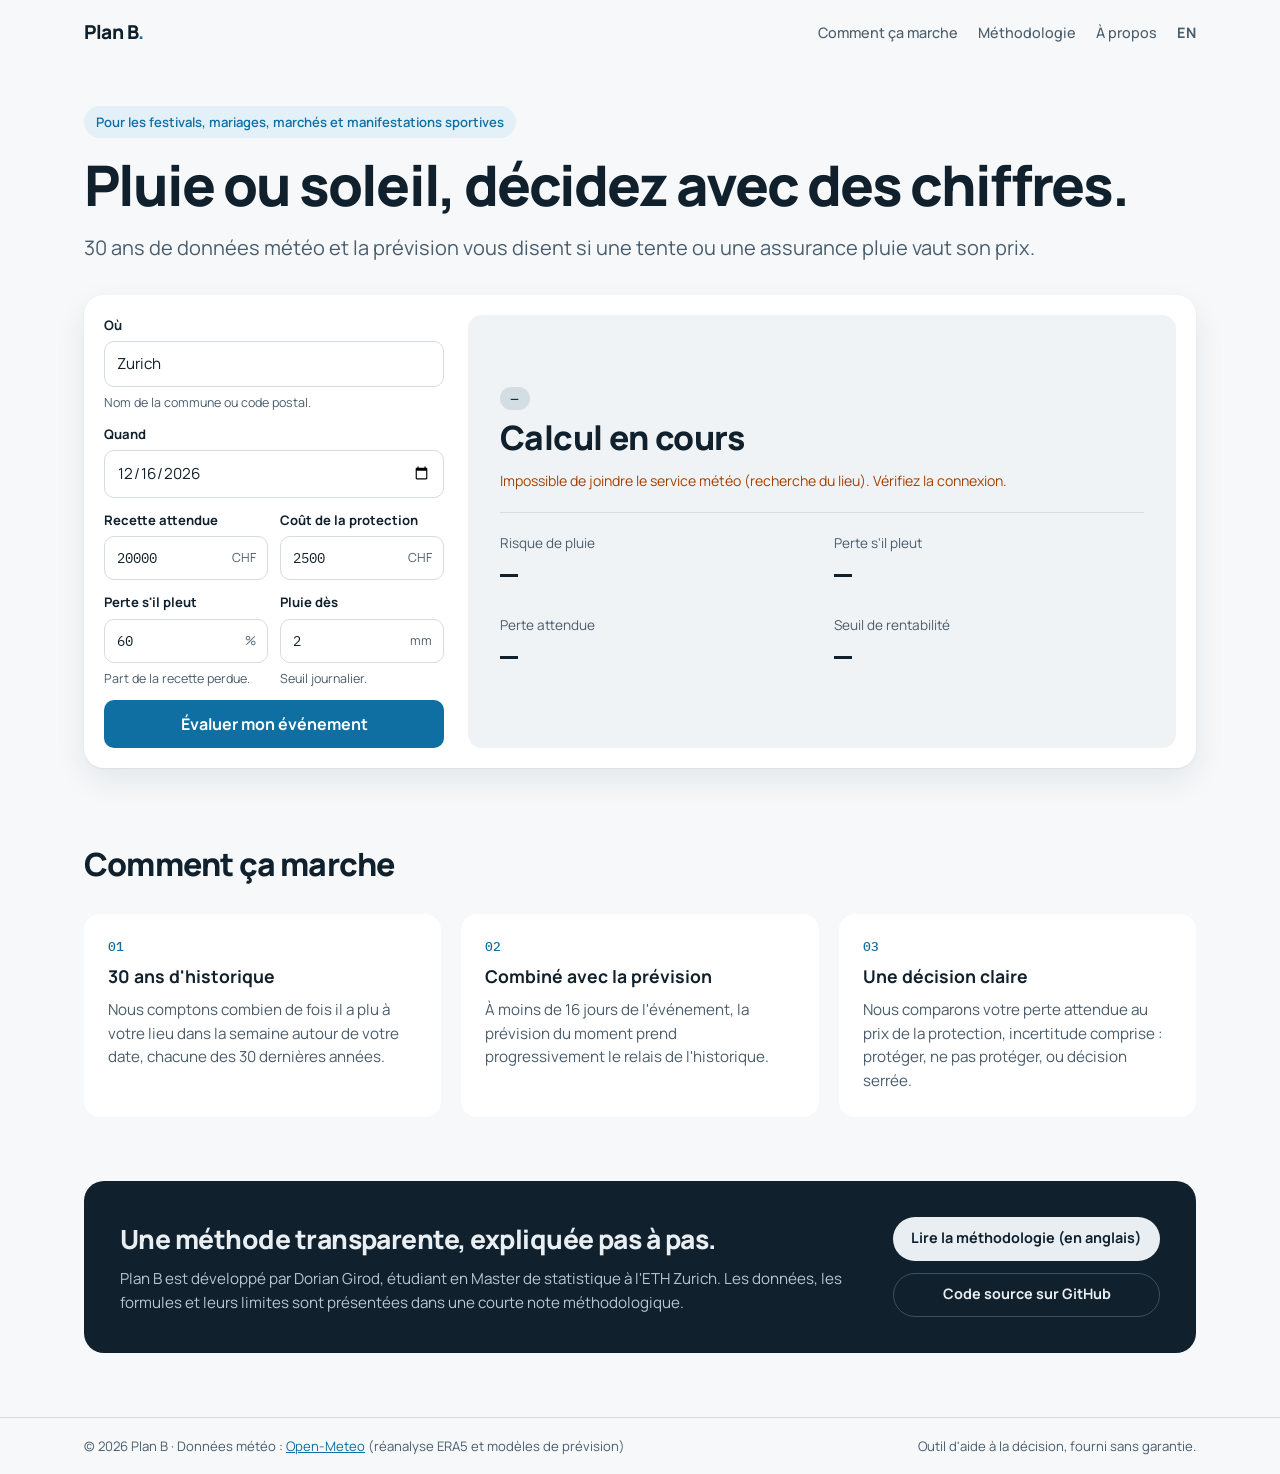
==== docs/fr.html @ 147d1b1b "icône parapluie" ====
<!doctype html>
<html lang="fr">
<head>
<meta charset="utf-8">
<meta name="viewport" content="width=device-width, initial-scale=1, viewport-fit=cover">
<title>Plan B — Le risque météo pour vos événements en plein air</title>
<meta name="description" content="Faut-il payer une tente, une salle de repli ou une assurance pluie ? 30 ans de données météo et la prévision du moment vous donnent une réponse claire en CHF.">
<meta property="og:title" content="Plan B — Pluie ou soleil, décidez avec des chiffres">
<meta property="og:description" content="Faut-il payer une tente ou une assurance pluie ? 30 ans de données météo et la prévision du moment vous donnent la réponse en CHF.">
<meta property="og:type" content="website">
<meta property="og:url" content="https://planb-meteo.ch/fr.html">
<meta property="og:site_name" content="Plan B">
<meta property="og:locale" content="fr_CH">
<meta property="og:image" content="https://planb-meteo.ch/og-image-fr.png">
<meta property="og:image:width" content="1200">
<meta property="og:image:height" content="630">
<meta property="og:image:alt" content="Plan B : pluie ou soleil, décidez avec des chiffres. Exemple de résultat : protéger, 31 % de risque de pluie.">
<meta name="twitter:card" content="summary_large_image">
<link rel="canonical" href="https://planb-meteo.ch/fr.html">
<meta name="theme-color" content="#10202c">
<link rel="icon" type="image/svg+xml" href="favicon.svg?v=2">
<link rel="apple-touch-icon" href="apple-touch-icon.png">
<link rel="alternate" hreflang="en" href="index.html">
<link rel="alternate" hreflang="fr" href="fr.html">
<link rel="preconnect" href="https://fonts.googleapis.com">
<link rel="preconnect" href="https://fonts.gstatic.com" crossorigin>
<link rel="stylesheet" href="https://fonts.googleapis.com/css2?family=IBM+Plex+Mono:wght@400;500&family=Manrope:wght@400;500;600;700;800&display=swap">
<link rel="stylesheet" href="style.css?v=2026-10-23d">
</head>
<body>
<header class="site-header">
  <div class="container">
    <a class="logo" href="fr.html" aria-label="Plan B, accueil">Plan B<span>.</span></a>
    <nav class="nav" aria-label="Navigation principale">
      <a class="hide-sm" href="#how">Comment ça marche</a>
      <a class="hide-sm" href="rain-model.pdf" target="_blank" rel="noopener">Méthodologie</a>
      <a class="hide-sm" href="#about">À propos</a>
      <a class="lang" href="index.html" lang="en" hreflang="en">EN</a>
    </nav>
  </div>
</header>

<main>
  <section class="container hero">
    <span class="pill">Pour les festivals, mariages, marchés et manifestations sportives</span>
    <h1>Pluie ou soleil, décidez avec des chiffres.</h1>
    <p>30 ans de données météo et la prévision vous disent si une tente ou une assurance pluie vaut son prix.</p>
  </section>

  <section class="container" aria-label="Calculateur de risque">
    <div class="tool" id="tool">
      <form id="f" novalidate>
        <div class="field full">
          <label for="place">Où</label>
          <input id="place" value="Zurich" autocomplete="off" required>
          <small id="placeinfo" class="placeinfo" aria-live="polite">Nom de la commune ou code postal.</small>
        </div>
        <div class="field full">
          <label for="date">Quand</label>
          <input id="date" type="date" required>
        </div>
        <div class="field">
          <label for="rev">Recette attendue</label>
          <div class="unit"><input id="rev" type="number" min="0" step="500" value="20000" inputmode="numeric"><span>CHF</span></div>
        </div>
        <div class="field">
          <label for="cost">Coût de la protection</label>
          <div class="unit"><input id="cost" type="number" min="0" step="100" value="2500" inputmode="numeric"><span>CHF</span></div>
        </div>
        <div class="field">
          <label for="lam">Perte s'il pleut</label>
          <div class="unit"><input id="lam" type="number" min="0" max="100" step="5" value="60" inputmode="numeric"><span>%</span></div>
          <small>Part de la recette perdue.</small>
        </div>
        <div class="field">
          <label for="thr">Pluie dès</label>
          <div class="unit"><input id="thr" type="number" min="0.1" step="0.5" value="2" inputmode="decimal"><span>mm</span></div>
          <small>Seuil journalier.</small>
        </div>
        <button id="go" type="submit">Évaluer mon événement</button>
      </form>

      <div class="result">
        <div class="verdict" id="verdict" aria-live="polite">
          <span class="tag" id="vtag">—</span>
          <h2 id="vtitle">Calcul en cours</h2>
          <p id="vtext"></p>
          <div class="status" id="status" role="status">Chargement de l'exemple…</div>
        </div>
        <div class="figs">
          <div class="fig"><span class="k">Risque de pluie</span><span class="v" id="fp">—</span><span class="s" id="fps"></span></div>
          <div class="fig"><span class="k">Perte s'il pleut</span><span class="v" id="fl">—</span><span class="s" id="fls"></span></div>
          <div class="fig"><span class="k">Perte attendue</span><span class="v" id="fe">—</span><span class="s" id="fes"></span></div>
          <div class="fig"><span class="k">Seuil de rentabilité</span><span class="v" id="fs">—</span><span class="s" id="fss"></span></div>
        </div>
      </div>
    </div>
  </section>

  <section class="container how" id="how">
    <h2 class="section">Comment ça marche</h2>
    <ol class="steps">
      <li><span class="n">01</span><h3>30 ans d'historique</h3><p>Nous comptons combien de fois il a plu à votre lieu dans la semaine autour de votre date, chacune des 30 dernières années.</p></li>
      <li><span class="n">02</span><h3>Combiné avec la prévision</h3><p>À moins de 16 jours de l'événement, la prévision du moment prend progressivement le relais de l'historique.</p></li>
      <li><span class="n">03</span><h3>Une décision claire</h3><p>Nous comparons votre perte attendue au prix de la protection, incertitude comprise : protéger, ne pas protéger, ou décision serrée.</p></li>
    </ol>
  </section>

  <section class="container about" id="about">
    <div class="band">
      <div class="band-text">
        <h2>Une méthode transparente, expliquée pas à pas.</h2>
        <p>Plan B est développé par Dorian Girod, étudiant en Master de statistique à l'ETH Zurich. Les données, les formules et leurs limites sont présentées dans une courte note méthodologique.</p>
      </div>
      <div class="actions">
        <a class="btn light" href="rain-model.pdf" target="_blank" rel="noopener">Lire la méthodologie (en anglais)</a>
        <a class="btn ghost" href="https://github.com/doriangirod/plan-b" target="_blank" rel="noopener">Code source sur GitHub</a>
      </div>
    </div>
  </section>
</main>

<footer class="site-footer">
  <div class="container">
    <p>© 2026 Plan B · Données météo : <a href="https://open-meteo.com/" target="_blank" rel="noopener">Open-Meteo</a> (réanalyse ERA5 et modèles de prévision)</p>
    <p>Outil d'aide à la décision, fourni sans garantie.</p>
  </div>
</footer>
<script src="app.js?v=2026-10-23e"></script>
</body>
</html>
---- docs/style.css ----
/* Plan B — direction « page produit » (23.10.2026).
   En-tête, accroche, outil dans une carte, « Comment ça marche », « À propos », pied de page.
   Les identifiants utilisés par app.js (f, place, date, rev, lam, thr, cost, go, verdict, vtag,
   vtitle, vtext, status, fp…fss, .figs) ne doivent pas changer. Graphique retiré le 23.10.2026. */
:root{
  --bg:#f6f8fa; --surface:#ffffff; --sunk:#f0f3f6; --ink:#10202c; --muted:#4a5d6c; --line:#d3dde4;
  --accent:#0f6fa3; --accent-ink:#ffffff; --accent-soft:#e3f0f7;
  --good:#1f7a4d; --good-soft:#e2f3e9; --warn:#8a5a00; --warn-soft:#fbf0d6; --bad:#a34100; --bad-soft:#ffe9d6;
  --band:#10202c; --band-ink:#e8eef2; --band-muted:#b7c6d1; --band-line:#3a5163;
  --shadow:0 1px 2px rgba(16,32,44,.06),0 12px 32px rgba(16,32,44,.08);
  --f-body:"Manrope",system-ui,-apple-system,"Segoe UI",sans-serif;
  --f-data:"IBM Plex Mono",ui-monospace,"SFMono-Regular",Menlo,monospace;
  color-scheme:light;
}
@media (prefers-color-scheme: dark){ :root:not([data-theme="light"]){
  --bg:#0d151c; --surface:#141f29; --sunk:#0f1921; --ink:#e6edf2; --muted:#9fb0bd; --line:#2a3a47;
  --accent:#6cb8ec; --accent-ink:#0d151c; --accent-soft:#16303f;
  --good:#5cbf88; --good-soft:#163024; --warn:#e2a23e; --warn-soft:#33270f; --bad:#f5a05a; --bad-soft:#3a2414;
  --band:#1a2833; --band-ink:#e6edf2; --band-muted:#a9bac6; --band-line:#34495a;
  --shadow:0 1px 2px rgba(0,0,0,.3),0 12px 32px rgba(0,0,0,.35);
  color-scheme:dark; } }
:root[data-theme="dark"]{
  --bg:#0d151c; --surface:#141f29; --sunk:#0f1921; --ink:#e6edf2; --muted:#9fb0bd; --line:#2a3a47;
  --accent:#6cb8ec; --accent-ink:#0d151c; --accent-soft:#16303f;
  --good:#5cbf88; --good-soft:#163024; --warn:#e2a23e; --warn-soft:#33270f; --bad:#f5a05a; --bad-soft:#3a2414;
  --band:#1a2833; --band-ink:#e6edf2; --band-muted:#a9bac6; --band-line:#34495a;
  --shadow:0 1px 2px rgba(0,0,0,.3),0 12px 32px rgba(0,0,0,.35);
  color-scheme:dark; }

*{box-sizing:border-box}
html{scroll-behavior:smooth}
@media (prefers-reduced-motion:reduce){html{scroll-behavior:auto}}
body{margin:0;background:var(--bg);color:var(--ink);font:16px/1.55 var(--f-body);-webkit-font-smoothing:antialiased}
a{color:var(--accent)}
.container{max-width:1160px;margin:0 auto;padding-left:max(16px,env(safe-area-inset-left,0px));padding-right:max(16px,env(safe-area-inset-right,0px))}
@media (min-width:640px){.container{padding-left:24px;padding-right:24px}}
:focus-visible{outline:2px solid var(--accent);outline-offset:2px}

/* ---------- En-tête ---------- */
.site-header .container{display:flex;justify-content:space-between;align-items:center;gap:12px 20px;flex-wrap:wrap;padding-top:18px;padding-bottom:18px}
.logo{font-weight:800;font-size:1.2rem;letter-spacing:-.02em;color:var(--ink);text-decoration:none}
.logo span{color:var(--accent)}
.nav{display:flex;align-items:center;gap:6px 20px;flex-wrap:wrap;font-size:.9rem;font-weight:500}
.nav a{color:var(--muted);text-decoration:none}
.nav a:hover{color:var(--ink)}
.nav .lang{font-weight:700;letter-spacing:.02em}
@media (max-width:640px){.nav .hide-sm{display:none}}

/* ---------- Accroche ---------- */
.hero{padding-top:40px;padding-bottom:32px;display:grid;gap:16px;justify-items:start}
.pill{font-size:.82rem;font-weight:600;color:var(--accent);background:var(--accent-soft);padding:6px 12px;border-radius:99px}
/* Titre et sous-titre sur une ligne dès ~700 px de large (taille calée sur le texte français, le plus long). */
.hero h1{margin:0;font-size:clamp(1.9rem,calc((100vw - 48px)/19.2),3.5rem);line-height:1.1;font-weight:800;letter-spacing:-.035em;text-wrap:balance}
.hero p{margin:0;font-size:clamp(1rem,calc((100vw - 48px)/48),1.25rem);color:var(--muted)}

/* ---------- Outil ---------- */
.tool{background:var(--surface);border-radius:20px;box-shadow:var(--shadow);padding:20px;display:grid;
  grid-template-columns:minmax(0,340px) minmax(0,1fr);gap:24px;scroll-margin-top:16px}
@media (max-width:860px){.tool{grid-template-columns:minmax(0,1fr);padding:16px}}

form{display:grid;grid-template-columns:repeat(2,minmax(0,1fr));gap:12px;align-content:start}
.field{display:grid;gap:6px;min-width:0;align-content:start}
.field.full{grid-column:1/-1}
.field label{font-size:.82rem;font-weight:700}
.field small{color:var(--muted);font-size:.78rem}
/* Lieu trouvé : pastille verte + texte plus foncé, lien vers la carte */
.placeinfo.found{color:var(--ink);display:grid;grid-template-columns:auto 1fr;column-gap:6px;align-items:baseline}
.placeinfo .where{font-weight:600}
.placeinfo .details{grid-column:2;color:var(--muted)}
.placeinfo.found::before{content:"";width:.6em;height:.6em;border-radius:50%;background:var(--good);align-self:center}
.placeinfo a{color:var(--accent);font-weight:600;white-space:nowrap}
input{font:inherit;font-size:.95rem;color:var(--ink);background:var(--surface);border:1px solid var(--line);border-radius:10px;
  padding:10px 12px;min-height:44px;width:100%;min-width:0}
input:focus-visible{outline:2px solid var(--accent);outline-offset:0;border-color:var(--accent)}
.unit{position:relative}
.unit input{padding-right:48px;font-family:var(--f-data);font-size:.9rem;font-variant-numeric:tabular-nums}
.unit span{position:absolute;right:12px;top:50%;transform:translateY(-50%);color:var(--muted);font-size:.78rem;pointer-events:none}
button{grid-column:1/-1;font:inherit;font-weight:700;font-size:1rem;background:var(--accent);color:var(--accent-ink);border:0;border-radius:10px;min-height:48px;cursor:pointer}
button:hover{filter:brightness(1.07)}
button[disabled]{opacity:.6;cursor:progress}

.result{background:var(--sunk);border-radius:14px;padding:clamp(20px,3vw,32px);display:flex;flex-direction:column;justify-content:center;gap:20px;min-width:0}
.verdict{display:grid;gap:6px}
.verdict .tag{justify-self:start;font:700 .72rem/1 var(--f-body);letter-spacing:.06em;text-transform:uppercase;padding:6px 10px;border-radius:99px;background:var(--line);color:var(--ink)}
.verdict h2{margin:0;font-size:clamp(1.5rem,3vw,2.1rem);line-height:1.25;font-weight:800;letter-spacing:-.015em;text-wrap:balance}
.verdict p{margin:0;color:var(--muted);max-width:62ch;font-size:1.05rem}
.verdict.protect .tag{background:var(--bad-soft);color:var(--bad)}
.verdict.skip .tag{background:var(--good-soft);color:var(--good)}
.verdict.close .tag{background:var(--warn-soft);color:var(--warn)}
.status{font-size:.88rem;color:var(--muted)}
.status:empty{display:none}
.status.err{color:var(--bad)}

.figs{display:grid;grid-template-columns:repeat(2,minmax(0,1fr));gap:20px 24px;border-top:1px solid var(--line);padding-top:20px}
.fig{display:grid;gap:2px;align-content:start;min-width:0}
.fig .k{font-size:.85rem;color:var(--muted)}
.fig .v{font:500 clamp(1.4rem,2.6vw,1.9rem)/1.2 var(--f-data);font-variant-numeric:tabular-nums}
.fig .s{font:.8rem/1.4 var(--f-data);color:var(--muted)}

@media (prefers-reduced-motion:no-preference){.verdict,.figs{transition:opacity .2s}}
.dim{opacity:.45}

/* ---------- Comment ça marche ---------- */
.how{padding-top:72px;padding-bottom:16px;display:grid;gap:24px;scroll-margin-top:16px}
h2.section{margin:0;font-size:clamp(1.6rem,3vw,2rem);font-weight:800;letter-spacing:-.025em}
.steps{display:grid;grid-template-columns:repeat(auto-fit,minmax(240px,1fr));gap:20px;margin:0;padding:0;list-style:none}
.steps li{background:var(--surface);border-radius:16px;padding:24px;display:grid;gap:8px;align-content:start}
.steps .n{font:500 .82rem var(--f-data);color:var(--accent)}
.steps h3{margin:0;font-size:1.1rem;font-weight:700}
.steps p{margin:0;color:var(--muted);font-size:.95rem}

/* ---------- À propos ---------- */
.about{padding-top:48px;padding-bottom:64px;scroll-margin-top:16px}
/* Bande « À propos » : texte à gauche (titre sur 1 ligne, paragraphe sur 2), boutons empilés contre le bord droit. */
.band{background:var(--band);color:var(--band-ink);border-radius:20px;padding:clamp(24px,4vw,36px);display:flex;
  flex-wrap:wrap;justify-content:space-between;align-items:center;gap:24px 32px}
.band-text{flex:1 1 560px;min-width:0}
.band h2{margin:0;font-size:clamp(1.4rem,2.6vw,1.65rem);font-weight:800;letter-spacing:-.02em;text-wrap:balance}
.band p{margin:8px 0 0;color:var(--band-muted);font-size:.95rem}
.actions{display:flex;flex-direction:column;gap:12px;margin-left:auto}
@media (max-width:700px){.actions{margin-left:0;width:100%}}
.btn{display:inline-flex;align-items:center;justify-content:center;min-height:44px;padding:0 18px;border-radius:99px;font-weight:700;font-size:.9rem;text-decoration:none}
.btn.light{background:var(--band-ink);color:var(--band)}
.btn.ghost{border:1px solid var(--band-line);color:var(--band-ink)}
.btn:hover{opacity:.9}

/* ---------- Pied de page ---------- */
.site-footer{border-top:1px solid var(--line)}
.site-footer .container{display:flex;justify-content:space-between;gap:8px 24px;flex-wrap:wrap;padding-top:18px;
  padding-bottom:max(18px,env(safe-area-inset-bottom,0px));font-size:.82rem;color:var(--muted)}
.site-footer p{margin:0}
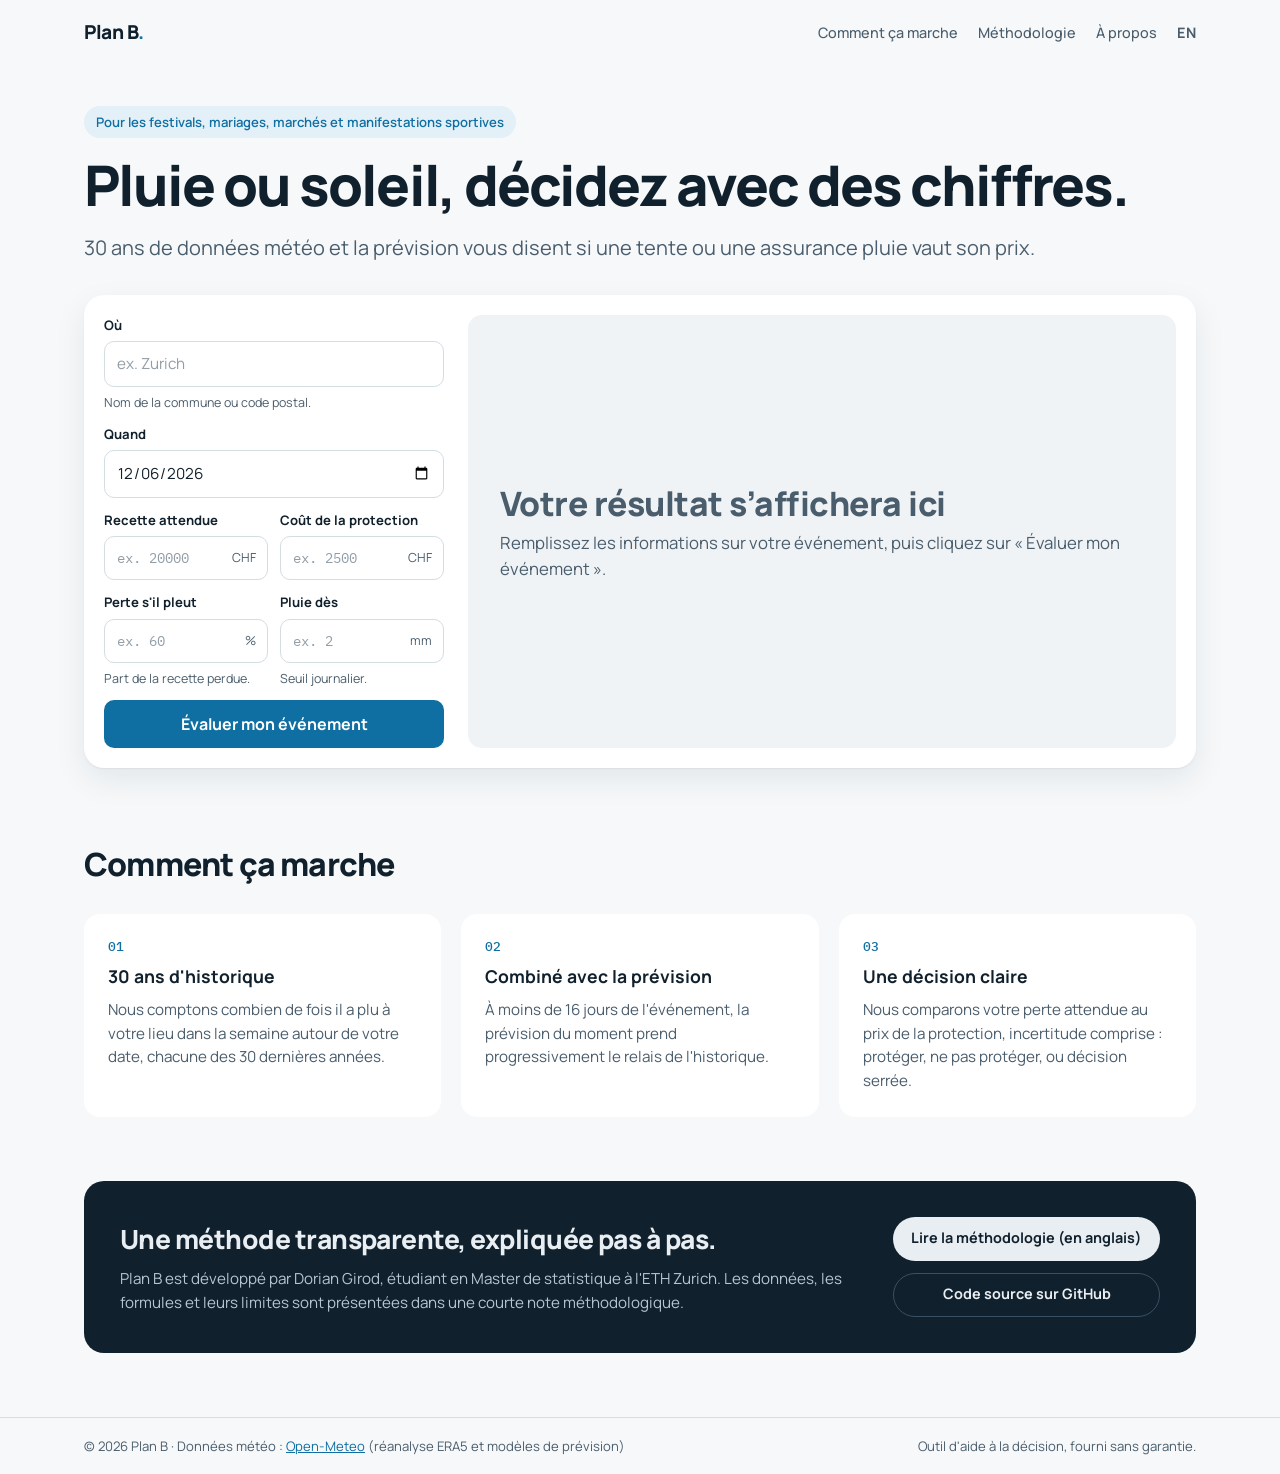
==== commit 1da7c8d2: "champs vides avec exemples, résultat après saisie" ====
--- a/docs/fr.html
+++ b/docs/fr.html
@@ -11,21 +11,24 @@
 <meta property="og:url" content="https://planb-meteo.ch/fr.html">
 <meta property="og:site_name" content="Plan B">
 <meta property="og:locale" content="fr_CH">
-<meta property="og:image" content="https://planb-meteo.ch/og-image-fr.png">
-<meta property="og:image:width" content="1200">
-<meta property="og:image:height" content="630">
+<meta property="og:image" content="https://planb-meteo.ch/og-image-fr-2x.png">
+<meta property="og:image:width" content="2400">
+<meta property="og:image:height" content="1260">
 <meta property="og:image:alt" content="Plan B : pluie ou soleil, décidez avec des chiffres. Exemple de résultat : protéger, 31 % de risque de pluie.">
 <meta name="twitter:card" content="summary_large_image">
 <link rel="canonical" href="https://planb-meteo.ch/fr.html">
 <meta name="theme-color" content="#10202c">
-<link rel="icon" type="image/svg+xml" href="favicon.svg?v=2">
-<link rel="apple-touch-icon" href="apple-touch-icon.png">
+<link rel="icon" href="favicon.ico?v=3" sizes="48x48">
+<link rel="icon" type="image/svg+xml" href="favicon.svg?v=3">
+<link rel="icon" type="image/png" sizes="32x32" href="favicon-32.png?v=3">
+<link rel="icon" type="image/png" sizes="192x192" href="favicon-192.png?v=3">
+<link rel="apple-touch-icon" href="apple-touch-icon.png?v=3">
 <link rel="alternate" hreflang="en" href="index.html">
 <link rel="alternate" hreflang="fr" href="fr.html">
 <link rel="preconnect" href="https://fonts.googleapis.com">
 <link rel="preconnect" href="https://fonts.gstatic.com" crossorigin>
 <link rel="stylesheet" href="https://fonts.googleapis.com/css2?family=IBM+Plex+Mono:wght@400;500&family=Manrope:wght@400;500;600;700;800&display=swap">
-<link rel="stylesheet" href="style.css?v=2026-10-23d">
+<link rel="stylesheet" href="style.css?v=2026-10-23h">
 </head>
 <body>
 <header class="site-header">
@@ -52,7 +55,7 @@
       <form id="f" novalidate>
         <div class="field full">
           <label for="place">Où</label>
-          <input id="place" value="Zurich" autocomplete="off" required>
+          <input id="place" placeholder="ex. Zurich" autocomplete="off" required>
           <small id="placeinfo" class="placeinfo" aria-live="polite">Nom de la commune ou code postal.</small>
         </div>
         <div class="field full">
@@ -61,31 +64,31 @@
         </div>
         <div class="field">
           <label for="rev">Recette attendue</label>
-          <div class="unit"><input id="rev" type="number" min="0" step="500" value="20000" inputmode="numeric"><span>CHF</span></div>
+          <div class="unit"><input id="rev" type="number" min="0" step="500" placeholder="ex. 20000" inputmode="numeric" required><span>CHF</span></div>
         </div>
         <div class="field">
           <label for="cost">Coût de la protection</label>
-          <div class="unit"><input id="cost" type="number" min="0" step="100" value="2500" inputmode="numeric"><span>CHF</span></div>
+          <div class="unit"><input id="cost" type="number" min="0" step="100" placeholder="ex. 2500" inputmode="numeric" required><span>CHF</span></div>
         </div>
         <div class="field">
           <label for="lam">Perte s'il pleut</label>
-          <div class="unit"><input id="lam" type="number" min="0" max="100" step="5" value="60" inputmode="numeric"><span>%</span></div>
+          <div class="unit"><input id="lam" type="number" min="0" max="100" step="5" placeholder="ex. 60" inputmode="numeric" required><span>%</span></div>
           <small>Part de la recette perdue.</small>
         </div>
         <div class="field">
           <label for="thr">Pluie dès</label>
-          <div class="unit"><input id="thr" type="number" min="0.1" step="0.5" value="2" inputmode="decimal"><span>mm</span></div>
+          <div class="unit"><input id="thr" type="number" min="0.1" step="0.5" placeholder="ex. 2" inputmode="decimal" required><span>mm</span></div>
           <small>Seuil journalier.</small>
         </div>
         <button id="go" type="submit">Évaluer mon événement</button>
       </form>
 
-      <div class="result">
+      <div class="result empty" id="result">
         <div class="verdict" id="verdict" aria-live="polite">
           <span class="tag" id="vtag">—</span>
-          <h2 id="vtitle">Calcul en cours</h2>
-          <p id="vtext"></p>
-          <div class="status" id="status" role="status">Chargement de l'exemple…</div>
+          <h2 id="vtitle">Votre résultat s’affichera ici</h2>
+          <p id="vtext">Remplissez les informations sur votre événement, puis cliquez sur « Évaluer mon événement ».</p>
+          <div class="status" id="status" role="status"></div>
         </div>
         <div class="figs">
           <div class="fig"><span class="k">Risque de pluie</span><span class="v" id="fp">—</span><span class="s" id="fps"></span></div>
@@ -126,6 +129,6 @@
     <p>Outil d'aide à la décision, fourni sans garantie.</p>
   </div>
 </footer>
-<script src="app.js?v=2026-10-23e"></script>
+<script src="app.js?v=2026-10-23h"></script>
 </body>
 </html>
--- a/docs/style.css
+++ b/docs/style.css
@@ -71,6 +71,10 @@
 .placeinfo a{color:var(--accent);font-weight:600;white-space:nowrap}
 input{font:inherit;font-size:.95rem;color:var(--ink);background:var(--surface);border:1px solid var(--line);border-radius:10px;
   padding:10px 12px;min-height:44px;width:100%;min-width:0}
+/* Safari iOS : la case de date garde une largeur minimale native et déborde ; on la neutralise. */
+input[type="date"]{-webkit-appearance:none;appearance:none;display:block;max-width:100%;min-width:0;text-align:left}
+input[type="date"]::-webkit-date-and-time-value{text-align:left;margin:0}
+input[type="date"]::-webkit-calendar-picker-indicator{margin-left:auto}
 input:focus-visible{outline:2px solid var(--accent);outline-offset:0;border-color:var(--accent)}
 .unit{position:relative}
 .unit input{padding-right:48px;font-family:var(--f-data);font-size:.9rem;font-variant-numeric:tabular-nums}
@@ -99,6 +103,10 @@
 
 @media (prefers-reduced-motion:no-preference){.verdict,.figs{transition:opacity .2s}}
 .dim{opacity:.45}
+/* Avant le premier calcul : seulement le titre d'invitation, pas d'étiquette ni de chiffres */
+.result.empty .tag,.result.empty .figs{display:none}
+.result.empty .verdict h2{color:var(--muted)}
+input::placeholder{color:var(--muted);opacity:.6}
 
 /* ---------- Comment ça marche ---------- */
 .how{padding-top:72px;padding-bottom:16px;display:grid;gap:24px;scroll-margin-top:16px}
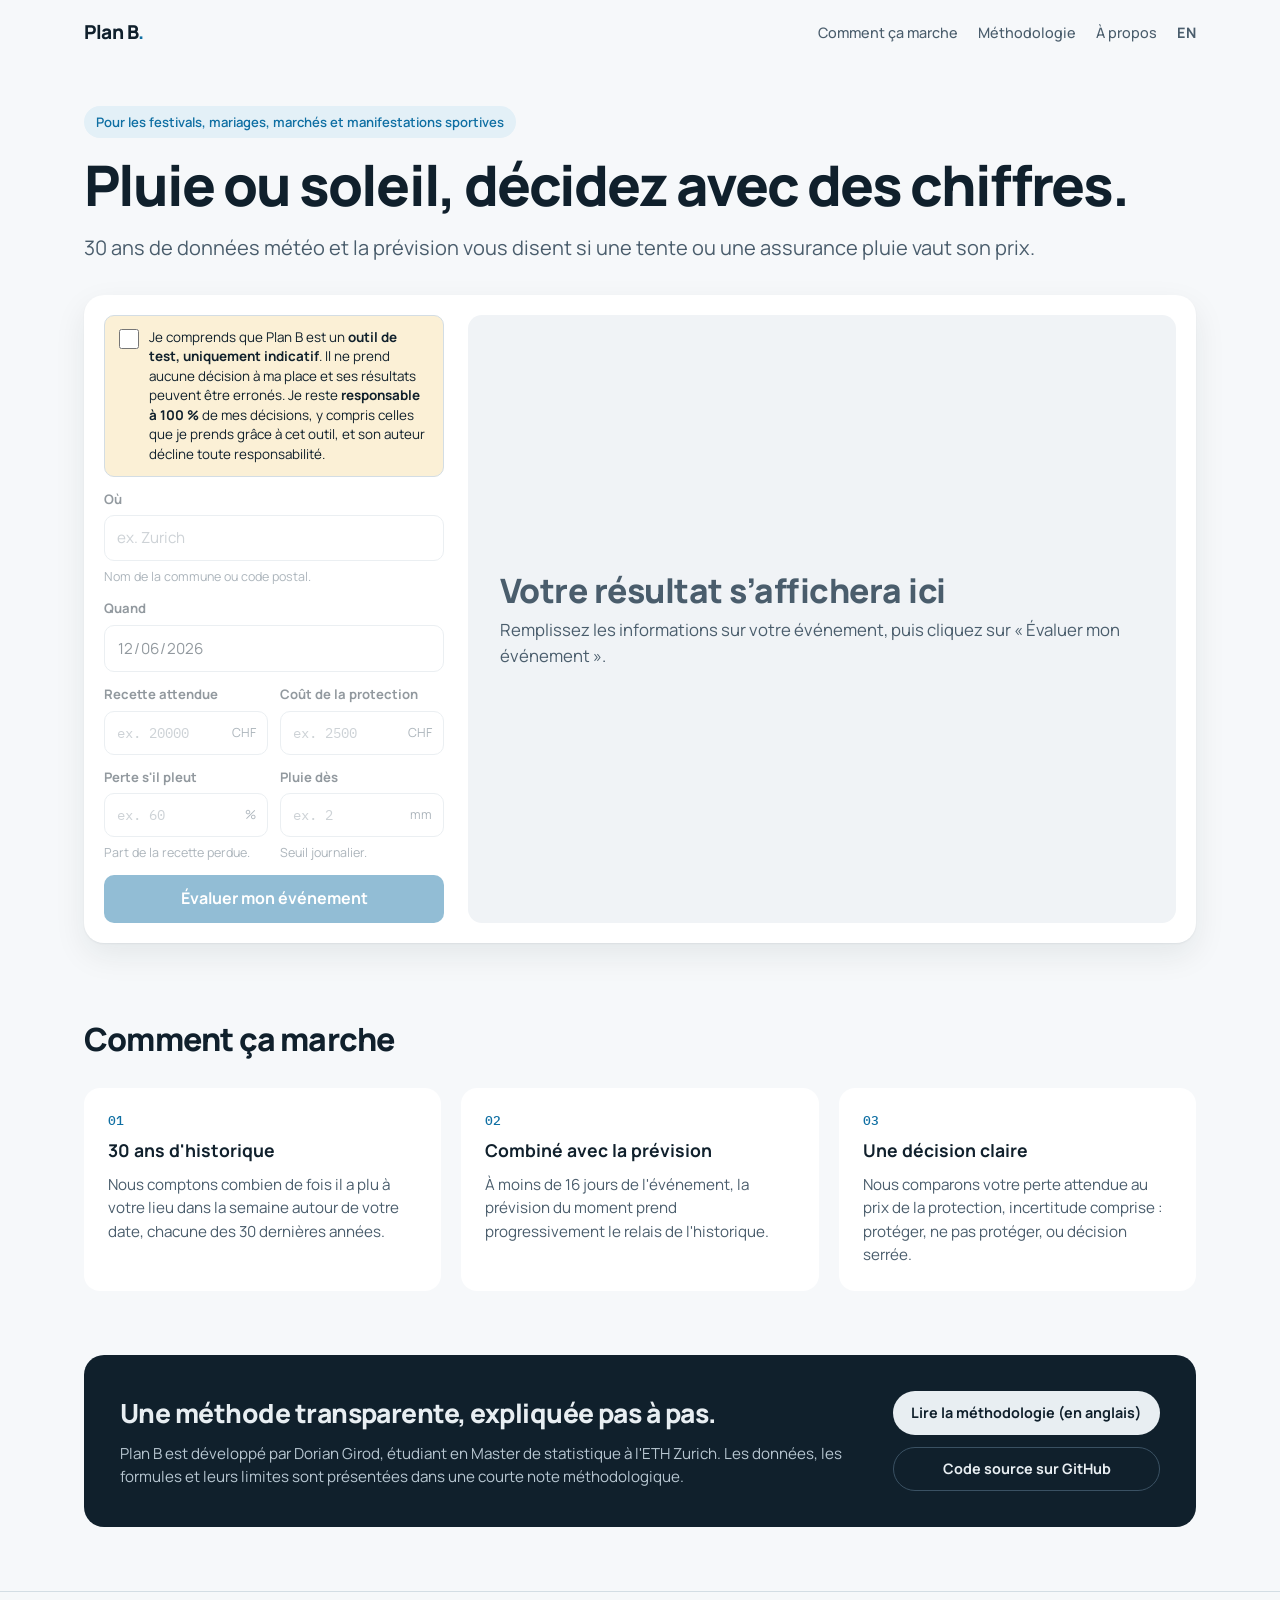
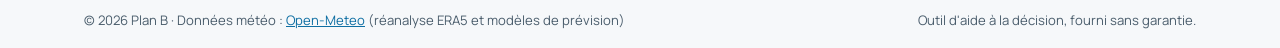
==== commit 4b0931ee: "clause de non-responsabilité" ====
--- a/docs/fr.html
+++ b/docs/fr.html
@@ -53,6 +53,11 @@
   <section class="container" aria-label="Calculateur de risque">
     <div class="tool" id="tool">
       <form id="f" novalidate>
+        <div class="consent full">
+          <input id="ok" type="checkbox" required>
+          <label for="ok">Je comprends que Plan B est un <strong>outil de test, uniquement indicatif</strong>. Il ne prend aucune décision à ma place et ses résultats peuvent être erronés. Je reste <strong>responsable à 100 %</strong> de mes décisions, y compris celles que je prends grâce à cet outil, et son auteur décline toute responsabilité.</label>
+        </div>
+        <fieldset id="fs" class="fs" disabled>
         <div class="field full">
           <label for="place">Où</label>
           <input id="place" placeholder="ex. Zurich" autocomplete="off" required>
@@ -81,6 +86,7 @@
           <small>Seuil journalier.</small>
         </div>
         <button id="go" type="submit">Évaluer mon événement</button>
+        </fieldset>
       </form>
 
       <div class="result empty" id="result">
--- a/docs/style.css
+++ b/docs/style.css
@@ -137,3 +137,11 @@
 .site-footer .container{display:flex;justify-content:space-between;gap:8px 24px;flex-wrap:wrap;padding-top:18px;
   padding-bottom:max(18px,env(safe-area-inset-bottom,0px));font-size:.82rem;color:var(--muted)}
 .site-footer p{margin:0}
+
+/* Décharge de responsabilité : à cocher avant de pouvoir saisir (23.10.2026) */
+.consent{grid-column:1/-1;display:grid;grid-template-columns:auto 1fr;gap:10px;align-items:start;
+  background:var(--warn-soft);border:1px solid var(--line);border-radius:10px;padding:12px 14px;font-size:.84rem;line-height:1.45}
+.consent input{width:20px;height:20px;min-height:0;margin:1px 0 0;padding:0;accent-color:var(--accent);cursor:pointer}
+.consent label{cursor:pointer}
+.fs{display:contents;border:0;margin:0;padding:0;min-width:0}
+.fs[disabled] .field,.fs[disabled] button{opacity:.45}
